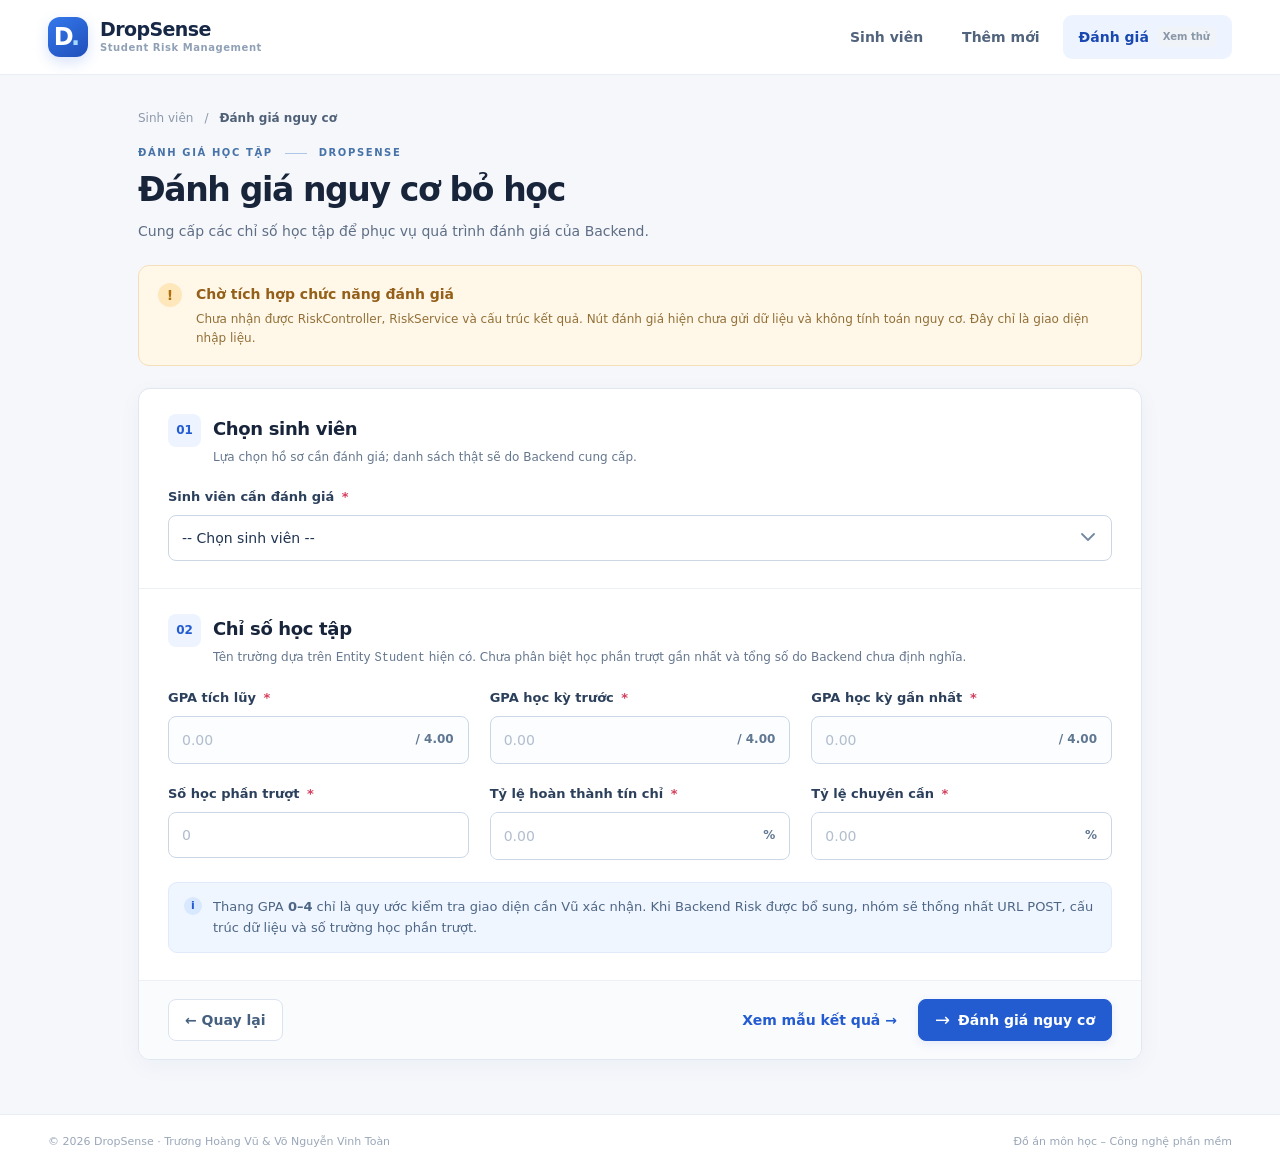
==== src/main/resources/templates/assessment.html @ 3da63ebb "Hoan thanh CRUD sinh vien - tien do 50%" ====
<!doctype html>
<html lang="vi" xmlns:th="http://www.thymeleaf.org">
<head>
  <meta charset="UTF-8"><meta name="viewport" content="width=device-width, initial-scale=1">
  <meta name="description" content="DropSense - Giao diện nhập dữ liệu đánh giá nguy cơ bỏ học">
  <title>Đánh giá nguy cơ | DropSense</title>
  <link rel="stylesheet" href="../static/css/style.css" th:href="@{/css/style.css}">
  <script defer src="../static/js/main.js" th:src="@{/js/main.js}"></script>
</head>
<body>
  <header class="topbar" th:replace="~{fragments/header :: siteHeader('assessment')}"><div class="container nav-inner">
    <a class="brand" href="students.html" th:href="@{/students}" aria-label="DropSense - Danh sách sinh viên"><span class="brand-mark">D<span class="brand-mark-dot">.</span></span><span class="brand-copy"><strong>DropSense</strong><small>Student Risk Management</small></span></a>
    <nav class="nav-links" aria-label="Điều hướng chính"><a class="nav-link" href="students.html" th:href="@{/students}">Sinh viên</a><a class="nav-link" href="student-form.html" th:href="@{/students/new}">Thêm mới</a><a class="nav-link is-active" href="assessment.html" aria-current="page" th:remove="all">Đánh giá <span class="nav-tag">Xem thử</span></a><span class="nav-link is-active" style="display:none" th:style="'display:inline-flex'">Đánh giá <span class="nav-tag">Chờ Backend</span></span></nav>
  </div></header>
  <main class="container page-main page-narrow">
    <nav class="breadcrumbs" aria-label="Đường dẫn"><a href="students.html" th:href="@{/students}">Sinh viên</a><span aria-hidden="true">/</span><span>Đánh giá nguy cơ</span></nav>
    <section class="page-heading form-heading"><div><p class="eyebrow">ĐÁNH GIÁ HỌC TẬP <span class="eyebrow-line"></span> DROPSENSE</p><h1>Đánh giá nguy cơ bỏ học</h1><p class="page-subtitle">Cung cấp các chỉ số học tập để phục vụ quá trình đánh giá của Backend.</p></div></section>
    <div class="integration-alert" role="status"><span class="integration-symbol" aria-hidden="true">!</span><div><strong>Chờ tích hợp chức năng đánh giá</strong><p>Chưa nhận được RiskController, RiskService và cấu trúc kết quả. Nút đánh giá hiện chưa gửi dữ liệu và không tính toán nguy cơ. Đây chỉ là giao diện nhập liệu.</p></div></div>
    <!-- Backend Risk chưa cung cấp action URL và tên Model. Không tự khai báo th:action hay thuật toán giả. -->
    <form class="panel form-panel" method="post" action="#" data-validate-form data-pending-submit novalidate>
      <div class="form-section">
        <div class="section-heading"><span class="section-number">01</span><div><h2>Chọn sinh viên</h2><p>Lựa chọn hồ sơ cần đánh giá; danh sách thật sẽ do Backend cung cấp.</p></div></div>
        <div class="form-grid"><div class="field field-full"><label for="assessmentStudentId">Sinh viên cần đánh giá <span class="required-mark">*</span></label><select id="assessmentStudentId" name="studentId" required><option value="">-- Chọn sinh viên --</option><option th:each="s : ${students}" th:value="${s.studentId}" th:text="${s.studentId + ' — ' + s.fullName}">SV0000000 — Sinh viên</option><option value="SV2026001" th:remove="all">SV2026001 — Nguyễn Minh Anh (dữ liệu mẫu)</option><option value="SV2026002" th:remove="all">SV2026002 — Trần Quốc Bảo (dữ liệu mẫu)</option></select><p class="field-error" data-error-for="assessmentStudentId"></p></div></div>
      </div>
      <div class="section-divider"></div>
      <div class="form-section">
        <div class="section-heading"><span class="section-number">02</span><div><h2>Chỉ số học tập</h2><p>Tên trường dựa trên Entity <code>Student</code> hiện có. Chưa phân biệt học phần trượt gần nhất và tổng số do Backend chưa định nghĩa.</p></div></div>
        <div class="form-grid form-grid-three">
          <div class="field"><label for="gpa">GPA tích lũy <span class="required-mark">*</span></label><div class="input-unit"><input id="gpa" name="gpa" type="number" min="0" max="4" step="0.01" required placeholder="0.00" inputmode="decimal"><span>/ 4.00</span></div><p class="field-error" data-error-for="gpa"></p></div>
          <div class="field"><label for="previousGpa">GPA học kỳ trước <span class="required-mark">*</span></label><div class="input-unit"><input id="previousGpa" name="previousGpa" type="number" min="0" max="4" step="0.01" required placeholder="0.00" inputmode="decimal"><span>/ 4.00</span></div><p class="field-error" data-error-for="previousGpa"></p></div>
          <div class="field"><label for="currentGpa">GPA học kỳ gần nhất <span class="required-mark">*</span></label><div class="input-unit"><input id="currentGpa" name="currentGpa" type="number" min="0" max="4" step="0.01" required placeholder="0.00" inputmode="decimal"><span>/ 4.00</span></div><p class="field-error" data-error-for="currentGpa"></p></div>
          <div class="field"><label for="failedCourses">Số học phần trượt <span class="required-mark">*</span></label><input id="failedCourses" name="failedCourses" type="number" min="0" step="1" required placeholder="0" inputmode="numeric"><p class="field-error" data-error-for="failedCourses"></p></div>
          <div class="field"><label for="creditCompletionRate">Tỷ lệ hoàn thành tín chỉ <span class="required-mark">*</span></label><div class="input-unit"><input id="creditCompletionRate" name="creditCompletionRate" type="number" min="0" max="100" step="0.01" required placeholder="0.00" inputmode="decimal"><span>%</span></div><p class="field-error" data-error-for="creditCompletionRate"></p></div>
          <div class="field"><label for="attendanceRate">Tỷ lệ chuyên cần <span class="required-mark">*</span></label><div class="input-unit"><input id="attendanceRate" name="attendanceRate" type="number" min="0" max="100" step="0.01" required placeholder="0.00" inputmode="decimal"><span>%</span></div><p class="field-error" data-error-for="attendanceRate"></p></div>
        </div>
        <div class="info-callout"><span class="info-icon">i</span><p>Thang GPA <strong>0–4</strong> chỉ là quy ước kiểm tra giao diện cần Vũ xác nhận. Khi Backend Risk được bổ sung, nhóm sẽ thống nhất URL POST, cấu trúc dữ liệu và số trường học phần trượt.</p></div>
      </div>
      <div class="form-actions form-actions-split"><a class="button button-secondary" href="students.html" th:href="@{/students}">← Quay lại</a><div class="form-actions-right"><a class="button button-quiet" href="result.html" th:remove="all">Xem mẫu kết quả →</a><button class="button button-primary" type="submit"><span class="button-symbol">→</span> Đánh giá nguy cơ</button></div></div>
    </form>
  </main>
  <footer class="site-footer"><div class="container"><span>© 2026 DropSense · Trương Hoàng Vũ &amp; Võ Nguyễn Vinh Toàn</span><span>Đồ án môn học – Công nghệ phần mềm</span></div></footer>
</body>
</html>
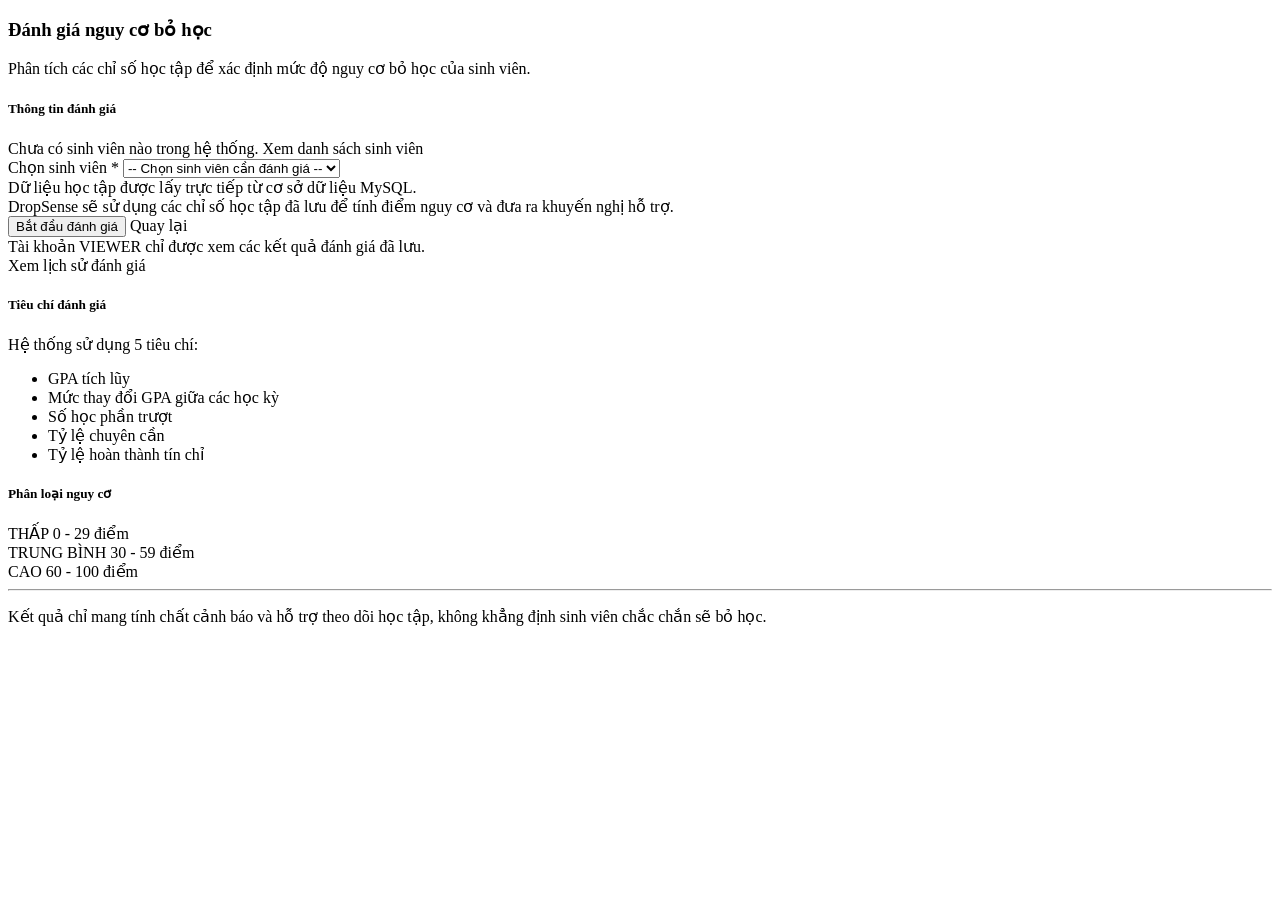
==== commit c0d0667a: "Initial commit - DropSense" ====
--- a/src/main/resources/templates/assessment.html
+++ b/src/main/resources/templates/assessment.html
@@ -1,43 +1,324 @@
-<!doctype html>
+
+<!DOCTYPE html>
 <html lang="vi" xmlns:th="http://www.thymeleaf.org">
+
 <head>
-  <meta charset="UTF-8"><meta name="viewport" content="width=device-width, initial-scale=1">
-  <meta name="description" content="DropSense - Giao diện nhập dữ liệu đánh giá nguy cơ bỏ học">
-  <title>Đánh giá nguy cơ | DropSense</title>
-  <link rel="stylesheet" href="../static/css/style.css" th:href="@{/css/style.css}">
-  <script defer src="../static/js/main.js" th:src="@{/js/main.js}"></script>
+    <meta charset="UTF-8">
+    <meta name="viewport" content="width=device-width, initial-scale=1.0">
+
+    <title>Đánh giá nguy cơ - DropSense</title>
+
+    <!-- Favicon -->
+    <link rel="icon"
+          type="image/x-icon"
+          th:href="@{/favicon.ico(v=2)}"
+          href="/favicon.ico?v=2">
+
+    <!-- Bootstrap 5 và CSS dùng chung -->
+    <th:block th:replace="~{fragments/header :: commonHeader}"></th:block>
 </head>
-<body>
-  <header class="topbar" th:replace="~{fragments/header :: siteHeader('assessment')}"><div class="container nav-inner">
-    <a class="brand" href="students.html" th:href="@{/students}" aria-label="DropSense - Danh sách sinh viên"><span class="brand-mark">D<span class="brand-mark-dot">.</span></span><span class="brand-copy"><strong>DropSense</strong><small>Student Risk Management</small></span></a>
-    <nav class="nav-links" aria-label="Điều hướng chính"><a class="nav-link" href="students.html" th:href="@{/students}">Sinh viên</a><a class="nav-link" href="student-form.html" th:href="@{/students/new}">Thêm mới</a><a class="nav-link is-active" href="assessment.html" aria-current="page" th:remove="all">Đánh giá <span class="nav-tag">Xem thử</span></a><span class="nav-link is-active" style="display:none" th:style="'display:inline-flex'">Đánh giá <span class="nav-tag">Chờ Backend</span></span></nav>
-  </div></header>
-  <main class="container page-main page-narrow">
-    <nav class="breadcrumbs" aria-label="Đường dẫn"><a href="students.html" th:href="@{/students}">Sinh viên</a><span aria-hidden="true">/</span><span>Đánh giá nguy cơ</span></nav>
-    <section class="page-heading form-heading"><div><p class="eyebrow">ĐÁNH GIÁ HỌC TẬP <span class="eyebrow-line"></span> DROPSENSE</p><h1>Đánh giá nguy cơ bỏ học</h1><p class="page-subtitle">Cung cấp các chỉ số học tập để phục vụ quá trình đánh giá của Backend.</p></div></section>
-    <div class="integration-alert" role="status"><span class="integration-symbol" aria-hidden="true">!</span><div><strong>Chờ tích hợp chức năng đánh giá</strong><p>Chưa nhận được RiskController, RiskService và cấu trúc kết quả. Nút đánh giá hiện chưa gửi dữ liệu và không tính toán nguy cơ. Đây chỉ là giao diện nhập liệu.</p></div></div>
-    <!-- Backend Risk chưa cung cấp action URL và tên Model. Không tự khai báo th:action hay thuật toán giả. -->
-    <form class="panel form-panel" method="post" action="#" data-validate-form data-pending-submit novalidate>
-      <div class="form-section">
-        <div class="section-heading"><span class="section-number">01</span><div><h2>Chọn sinh viên</h2><p>Lựa chọn hồ sơ cần đánh giá; danh sách thật sẽ do Backend cung cấp.</p></div></div>
-        <div class="form-grid"><div class="field field-full"><label for="assessmentStudentId">Sinh viên cần đánh giá <span class="required-mark">*</span></label><select id="assessmentStudentId" name="studentId" required><option value="">-- Chọn sinh viên --</option><option th:each="s : ${students}" th:value="${s.studentId}" th:text="${s.studentId + ' — ' + s.fullName}">SV0000000 — Sinh viên</option><option value="SV2026001" th:remove="all">SV2026001 — Nguyễn Minh Anh (dữ liệu mẫu)</option><option value="SV2026002" th:remove="all">SV2026002 — Trần Quốc Bảo (dữ liệu mẫu)</option></select><p class="field-error" data-error-for="assessmentStudentId"></p></div></div>
-      </div>
-      <div class="section-divider"></div>
-      <div class="form-section">
-        <div class="section-heading"><span class="section-number">02</span><div><h2>Chỉ số học tập</h2><p>Tên trường dựa trên Entity <code>Student</code> hiện có. Chưa phân biệt học phần trượt gần nhất và tổng số do Backend chưa định nghĩa.</p></div></div>
-        <div class="form-grid form-grid-three">
-          <div class="field"><label for="gpa">GPA tích lũy <span class="required-mark">*</span></label><div class="input-unit"><input id="gpa" name="gpa" type="number" min="0" max="4" step="0.01" required placeholder="0.00" inputmode="decimal"><span>/ 4.00</span></div><p class="field-error" data-error-for="gpa"></p></div>
-          <div class="field"><label for="previousGpa">GPA học kỳ trước <span class="required-mark">*</span></label><div class="input-unit"><input id="previousGpa" name="previousGpa" type="number" min="0" max="4" step="0.01" required placeholder="0.00" inputmode="decimal"><span>/ 4.00</span></div><p class="field-error" data-error-for="previousGpa"></p></div>
-          <div class="field"><label for="currentGpa">GPA học kỳ gần nhất <span class="required-mark">*</span></label><div class="input-unit"><input id="currentGpa" name="currentGpa" type="number" min="0" max="4" step="0.01" required placeholder="0.00" inputmode="decimal"><span>/ 4.00</span></div><p class="field-error" data-error-for="currentGpa"></p></div>
-          <div class="field"><label for="failedCourses">Số học phần trượt <span class="required-mark">*</span></label><input id="failedCourses" name="failedCourses" type="number" min="0" step="1" required placeholder="0" inputmode="numeric"><p class="field-error" data-error-for="failedCourses"></p></div>
-          <div class="field"><label for="creditCompletionRate">Tỷ lệ hoàn thành tín chỉ <span class="required-mark">*</span></label><div class="input-unit"><input id="creditCompletionRate" name="creditCompletionRate" type="number" min="0" max="100" step="0.01" required placeholder="0.00" inputmode="decimal"><span>%</span></div><p class="field-error" data-error-for="creditCompletionRate"></p></div>
-          <div class="field"><label for="attendanceRate">Tỷ lệ chuyên cần <span class="required-mark">*</span></label><div class="input-unit"><input id="attendanceRate" name="attendanceRate" type="number" min="0" max="100" step="0.01" required placeholder="0.00" inputmode="decimal"><span>%</span></div><p class="field-error" data-error-for="attendanceRate"></p></div>
+
+<body class="bg-light">
+
+<!-- Thanh điều hướng dùng chung -->
+<div th:replace="~{fragments/navbar :: mainNavbar}"></div>
+
+<main class="container py-4">
+
+    <!-- TIÊU ĐỀ -->
+    <div class="mb-4">
+
+        <h3 class="fw-bold text-primary">
+            <i class="bi bi-clipboard-data me-2"></i>
+            Đánh giá nguy cơ bỏ học
+        </h3>
+
+        <p class="text-secondary mb-0">
+            Phân tích các chỉ số học tập để xác định
+            mức độ nguy cơ bỏ học của sinh viên.
+        </p>
+
+    </div>
+
+    <div class="row g-4">
+
+        <!-- CỘT TRÁI: FORM ĐÁNH GIÁ -->
+        <div class="col-lg-7">
+
+            <div class="card border-0 shadow-sm">
+
+                <div class="card-header bg-white py-3">
+
+                    <h5 class="fw-bold mb-0">
+                        <i class="bi bi-person-check text-primary me-2"></i>
+                        Thông tin đánh giá
+                    </h5>
+
+                </div>
+
+                <div class="card-body p-4">
+
+                    <!-- Thông báo lỗi -->
+                    <div class="alert alert-danger"
+                         th:if="${error != null}">
+
+                        <i class="bi bi-exclamation-triangle me-2"></i>
+
+                        <span th:text="${error}"></span>
+
+                    </div>
+
+                    <!-- Chưa có sinh viên -->
+                    <div class="alert alert-warning"
+                         th:if="${students == null or students.isEmpty()}">
+
+                        <i class="bi bi-exclamation-circle me-2"></i>
+
+                        Chưa có sinh viên nào trong hệ thống.
+
+                        <a th:href="@{/students}"
+                           class="alert-link">
+                            Xem danh sách sinh viên
+                        </a>
+
+                    </div>
+
+                    <!-- Form đánh giá chỉ dành cho ADMIN -->
+                    <form th:if="${isAdmin == true and students != null and !students.isEmpty()}"
+                          th:action="@{/assessments/evaluate}"
+                          method="post">
+
+                        <div class="mb-4">
+
+                            <label for="studentId"
+                                   class="form-label fw-semibold">
+
+                                Chọn sinh viên
+                                <span class="text-danger">*</span>
+
+                            </label>
+
+                            <!-- Chỉ gửi studentId về Controller -->
+                            <select id="studentId"
+                                    name="studentId"
+                                    class="form-select"
+                                    required>
+
+                                <option value="" selected disabled>
+                                    -- Chọn sinh viên cần đánh giá --
+                                </option>
+
+                                <option th:each="student : ${students}"
+                                        th:value="${student.studentId}"
+                                        th:text="${student.studentId + ' - ' + student.fullName}">
+                                </option>
+
+                            </select>
+
+                            <div class="form-text">
+                                Dữ liệu học tập được lấy trực tiếp
+                                từ cơ sở dữ liệu MySQL.
+                            </div>
+
+                        </div>
+
+                        <!-- Giới thiệu -->
+                        <div class="alert alert-info">
+
+                            <i class="bi bi-info-circle me-2"></i>
+
+                            DropSense sẽ sử dụng các chỉ số học tập
+                            đã lưu để tính điểm nguy cơ và đưa ra
+                            khuyến nghị hỗ trợ.
+
+                        </div>
+
+                        <!-- Nút chức năng -->
+                        <div class="d-flex gap-2 flex-wrap">
+
+                            <button type="submit"
+                                    class="btn btn-primary">
+
+                                <i class="bi bi-clipboard-check me-1"></i>
+                                Bắt đầu đánh giá
+
+                            </button>
+
+                            <a th:href="@{/students}"
+                               class="btn btn-outline-secondary">
+
+                                <i class="bi bi-arrow-left me-1"></i>
+                                Quay lại
+
+                            </a>
+
+                        </div>
+
+                    </form>
+
+                    <!-- Thông báo cho VIEWER -->
+                    <div th:if="${isAdmin != true and students != null and !students.isEmpty()}">
+
+                        <div class="alert alert-secondary">
+
+                            <i class="bi bi-lock me-2"></i>
+
+                            Tài khoản VIEWER chỉ được xem
+                            các kết quả đánh giá đã lưu.
+
+                        </div>
+
+                        <a th:href="@{/assessments/history}"
+                           class="btn btn-outline-primary">
+
+                            <i class="bi bi-clock-history me-1"></i>
+                            Xem lịch sử đánh giá
+
+                        </a>
+
+                    </div>
+
+                </div>
+
+            </div>
+
         </div>
-        <div class="info-callout"><span class="info-icon">i</span><p>Thang GPA <strong>0–4</strong> chỉ là quy ước kiểm tra giao diện cần Vũ xác nhận. Khi Backend Risk được bổ sung, nhóm sẽ thống nhất URL POST, cấu trúc dữ liệu và số trường học phần trượt.</p></div>
-      </div>
-      <div class="form-actions form-actions-split"><a class="button button-secondary" href="students.html" th:href="@{/students}">← Quay lại</a><div class="form-actions-right"><a class="button button-quiet" href="result.html" th:remove="all">Xem mẫu kết quả →</a><button class="button button-primary" type="submit"><span class="button-symbol">→</span> Đánh giá nguy cơ</button></div></div>
-    </form>
-  </main>
-  <footer class="site-footer"><div class="container"><span>© 2026 DropSense · Trương Hoàng Vũ &amp; Võ Nguyễn Vinh Toàn</span><span>Đồ án môn học – Công nghệ phần mềm</span></div></footer>
+
+        <!-- CỘT PHẢI: THÔNG TIN ĐÁNH GIÁ -->
+        <div class="col-lg-5">
+
+            <!-- Các tiêu chí -->
+            <div class="card border-0 shadow-sm mb-4">
+
+                <div class="card-header bg-white py-3">
+
+                    <h5 class="fw-bold mb-0">
+                        <i class="bi bi-list-check text-primary me-2"></i>
+                        Tiêu chí đánh giá
+                    </h5>
+
+                </div>
+
+                <div class="card-body">
+
+                    <p class="text-secondary">
+                        Hệ thống sử dụng 5 tiêu chí:
+                    </p>
+
+                    <ul class="list-group list-group-flush">
+
+                        <li class="list-group-item">
+                            <i class="bi bi-check-circle text-primary me-2"></i>
+                            GPA tích lũy
+                        </li>
+
+                        <li class="list-group-item">
+                            <i class="bi bi-check-circle text-primary me-2"></i>
+                            Mức thay đổi GPA giữa các học kỳ
+                        </li>
+
+                        <li class="list-group-item">
+                            <i class="bi bi-check-circle text-primary me-2"></i>
+                            Số học phần trượt
+                        </li>
+
+                        <li class="list-group-item">
+                            <i class="bi bi-check-circle text-primary me-2"></i>
+                            Tỷ lệ chuyên cần
+                        </li>
+
+                        <li class="list-group-item">
+                            <i class="bi bi-check-circle text-primary me-2"></i>
+                            Tỷ lệ hoàn thành tín chỉ
+                        </li>
+
+                    </ul>
+
+                </div>
+
+            </div>
+
+            <!-- Phân loại mức nguy cơ -->
+            <div class="card border-0 shadow-sm">
+
+                <div class="card-header bg-white py-3">
+
+                    <h5 class="fw-bold mb-0">
+                        <i class="bi bi-bar-chart text-primary me-2"></i>
+                        Phân loại nguy cơ
+                    </h5>
+
+                </div>
+
+                <div class="card-body">
+
+                    <!-- Nguy cơ thấp -->
+                    <div class="d-flex justify-content-between align-items-center mb-3">
+
+                        <span class="badge bg-success">
+                            THẤP
+                        </span>
+
+                        <span class="text-secondary">
+                            0 - 29 điểm
+                        </span>
+
+                    </div>
+
+                    <!-- Nguy cơ trung bình -->
+                    <div class="d-flex justify-content-between align-items-center mb-3">
+
+                        <span class="badge bg-warning text-dark">
+                            TRUNG BÌNH
+                        </span>
+
+                        <span class="text-secondary">
+                            30 - 59 điểm
+                        </span>
+
+                    </div>
+
+                    <!-- Nguy cơ cao -->
+                    <div class="d-flex justify-content-between align-items-center">
+
+                        <span class="badge bg-danger">
+                            CAO
+                        </span>
+
+                        <span class="text-secondary">
+                            60 - 100 điểm
+                        </span>
+
+                    </div>
+
+                    <hr>
+
+                    <p class="text-secondary small mb-0">
+
+                        <i class="bi bi-info-circle me-1"></i>
+
+                        Kết quả chỉ mang tính chất cảnh báo
+                        và hỗ trợ theo dõi học tập,
+                        không khẳng định sinh viên chắc chắn
+                        sẽ bỏ học.
+
+                    </p>
+
+                </div>
+
+            </div>
+
+        </div>
+
+    </div>
+
+</main>
+
+<!-- Bootstrap JavaScript -->
+<script src="https://cdn.jsdelivr.net/npm/bootstrap@5.3.3/dist/js/bootstrap.bundle.min.js"></script>
+
+<!-- JavaScript dùng chung -->
+<script th:src="@{/js/main.js}"></script>
+
 </body>
 </html>
